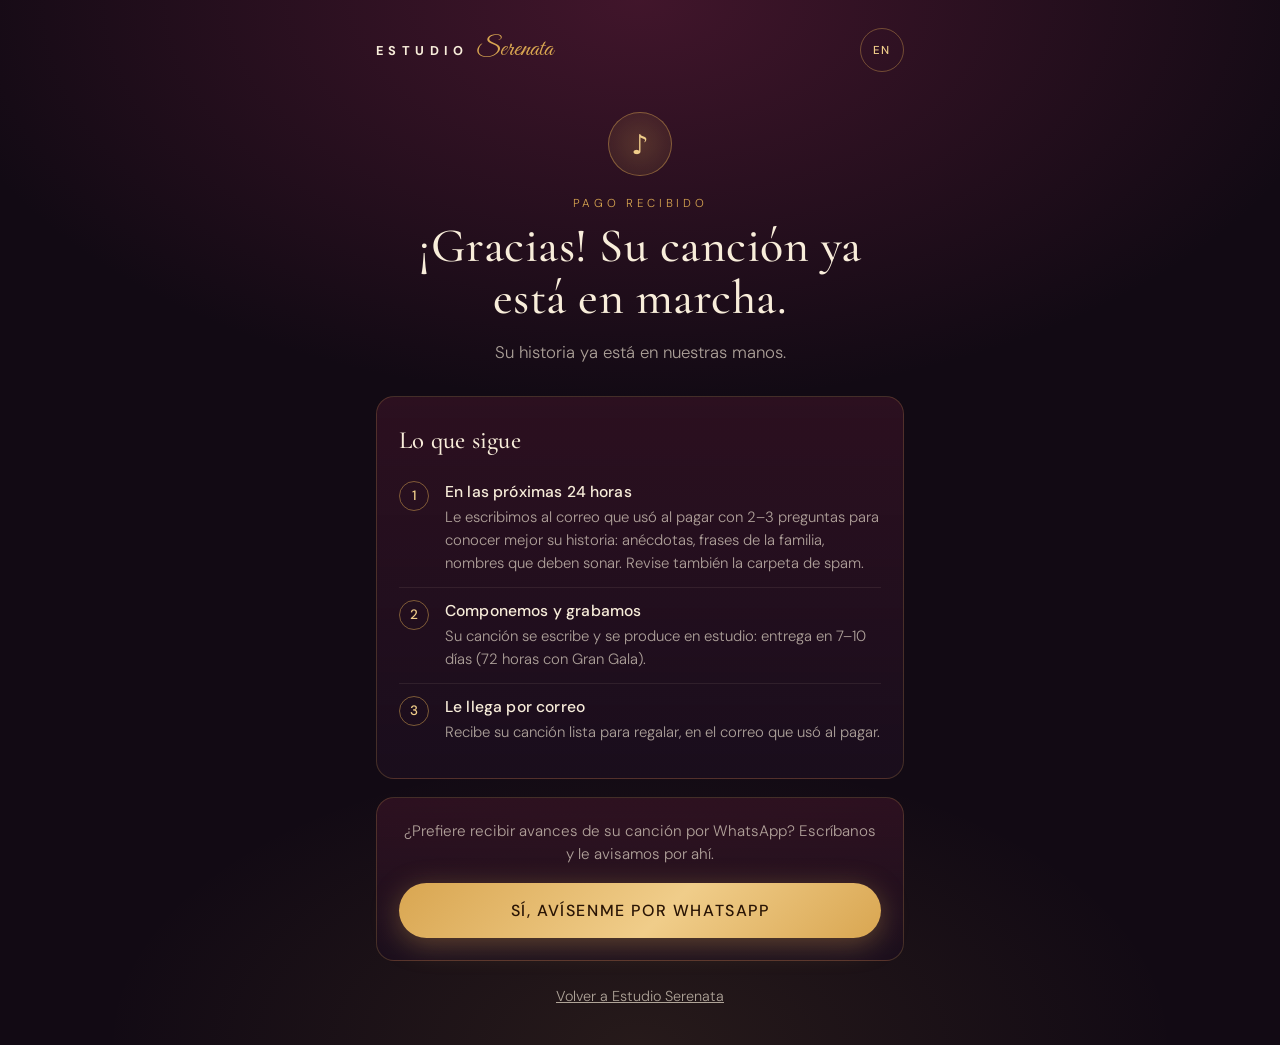
==== gracias.html @ af0b0066 "Página de gracias propia tras el pago Hasta ahora, al pagar, el cliente quedaba en la pantalla genér" ====
<!DOCTYPE html>
<html lang="es">
<head>
  <meta charset="UTF-8" />
  <meta name="viewport" content="width=device-width, initial-scale=1.0, viewport-fit=cover" />
  <title>Gracias — Estudio Serenata</title>
  <!-- Página de confirmación tras el pago en Stripe (Payment Links → after_completion → redirect).
       No es una página de aterrizaje: no se indexa. -->
  <meta name="robots" content="noindex" />
  <meta name="theme-color" content="#120a14" />
  <link rel="icon" href="favicon.ico" />
  <link rel="preconnect" href="https://fonts.googleapis.com" />
  <link rel="preconnect" href="https://fonts.gstatic.com" crossorigin />
  <link href="https://fonts.googleapis.com/css2?family=Cormorant+Garamond:ital,wght@0,400;0,500;0,600;1,400;1,500&family=DM+Sans:opsz,wght@9..40,300;9..40,400;9..40,500;9..40,700&family=Great+Vibes&display=swap" rel="stylesheet" />
  <link rel="stylesheet" href="styles.css" />
  <style>
    body {
      min-height: 100svh;
      background:
        radial-gradient(ellipse 80% 55% at 50% 0%, rgba(122,35,71,0.45), transparent 70%),
        radial-gradient(ellipse 60% 40% at 50% 100%, rgba(217,166,81,0.10), transparent 70%),
        var(--noche);
    }
    .g-wrap {
      max-width: 560px; margin: 0 auto;
      padding: max(28px, env(safe-area-inset-top)) 16px max(40px, env(safe-area-inset-bottom));
    }
    .g-top { display: flex; align-items: center; justify-content: space-between; margin-bottom: 40px; }
    .g-brand { text-decoration: none; color: var(--crema); }
    .g-check {
      width: 64px; height: 64px; margin: 0 auto 20px; border-radius: 50%;
      display: grid; place-items: center;
      background: radial-gradient(circle, rgba(217,166,81,0.22), rgba(217,166,81,0.06));
      border: 1px solid rgba(217,166,81,0.45); color: var(--oro-2); font-size: 1.7rem;
    }
    .g-kicker {
      text-align: center; color: var(--oro); font-size: 0.72rem;
      letter-spacing: 0.32em; text-transform: uppercase; margin-bottom: 10px;
    }
    .g-wrap h1 {
      text-align: center; font-size: clamp(2.1rem, 8vw, 3rem); line-height: 1.08; margin-bottom: 14px;
    }
    .g-lead { text-align: center; color: var(--ink-dim); font-size: 1.05rem; line-height: 1.6; margin-bottom: 30px; }
    .g-lead strong { color: var(--crema); font-weight: 500; }
    .g-card {
      background: linear-gradient(180deg, rgba(87,26,51,0.38), rgba(28,15,31,0.78));
      border: 1px solid rgba(217,166,81,0.22); border-radius: 18px; padding: 22px; margin-bottom: 18px;
    }
    .g-order { text-align: center; }
    .g-order .lbl { color: var(--ink-dim); font-size: 0.82rem; letter-spacing: 0.08em; }
    .g-order .id {
      font-weight: 500; font-size: 1.35rem; letter-spacing: 0.06em;
      color: var(--oro-2); margin: 6px 0; word-break: break-all;
    }
    .g-order .hint { color: var(--ink-dim); font-size: 0.86rem; line-height: 1.5; }
    .g-steps-title { font-family: var(--serif); font-size: 1.55rem; text-align: left; margin: 6px 0 14px; }
    .g-steps { list-style: none; }
    .g-steps li { display: grid; grid-template-columns: 34px 1fr; gap: 12px; padding: 12px 0; }
    .g-steps li + li { border-top: 1px solid rgba(248,237,218,0.08); }
    .g-num {
      width: 30px; height: 30px; border-radius: 50%; display: grid; place-items: center;
      border: 1px solid rgba(217,166,81,0.5); color: var(--oro-2); font-size: 0.85rem; font-weight: 500;
    }
    .g-steps h3 { font-family: var(--sans); font-weight: 500; font-size: 0.98rem; margin-bottom: 4px; color: var(--crema); }
    .g-steps p { color: var(--ink-dim); font-size: 0.93rem; line-height: 1.55; }
    .g-wa { text-align: center; }
    .g-wa p { color: var(--ink-dim); font-size: 0.95rem; line-height: 1.55; margin-bottom: 16px; }
    .g-wa .btn { width: 100%; text-align: center; }
    .g-home { display: block; text-align: center; margin-top: 26px; color: var(--ink-dim); font-size: 0.9rem; }
    .g-home:hover { color: var(--oro-2); }
    .g-fade { opacity: 0; transform: translateY(10px); animation: g-in 0.9s var(--ease-out) forwards; }
    .g-wrap > :nth-child(3) { animation-delay: 0.08s; }
    .g-wrap > :nth-child(4) { animation-delay: 0.16s; }
    .g-wrap > :nth-child(5) { animation-delay: 0.24s; }
    @keyframes g-in { to { opacity: 1; transform: none; } }
    @media (prefers-reduced-motion: reduce) { .g-fade { animation: none; opacity: 1; transform: none; } }
  </style>
</head>
<body>
  <main class="g-wrap">
    <div class="g-top">
      <a class="g-brand nav-brand" href="/"><span class="brand-casa">ESTUDIO</span><span class="brand-sere">Serenata</span></a>
      <button class="lang-toggle" id="g-lang" type="button">EN</button>
    </div>

    <section class="g-fade">
      <div class="g-check" aria-hidden="true">♪</div>
      <p class="g-kicker" data-t="kicker"></p>
      <h1 data-t="title"></h1>
      <p class="g-lead" id="g-lead"></p>
    </section>

    <section class="g-card g-order g-fade" id="g-order" hidden>
      <div class="lbl" data-t="orderLabel"></div>
      <div class="id" id="g-order-id"></div>
      <div class="hint" data-t="orderHint"></div>
    </section>

    <section class="g-card g-fade">
      <h2 class="g-steps-title" data-t="nextTitle"></h2>
      <ol class="g-steps">
        <li><span class="g-num">1</span><div><h3 data-t="s1h"></h3><p data-t="s1p"></p></div></li>
        <li><span class="g-num">2</span><div><h3 data-t="s2h"></h3><p id="g-s2p"></p></div></li>
        <li><span class="g-num">3</span><div><h3 data-t="s3h"></h3><p id="g-s3p"></p></div></li>
      </ol>
    </section>

    <section class="g-card g-wa g-fade">
      <p data-t="waText"></p>
      <a class="btn btn-gold btn-lg" id="g-wa" href="https://wa.me/14072057707" target="_blank" rel="noopener" data-t="waBtn"></a>
    </section>

    <a class="g-home" href="/" data-t="home"></a>
  </main>

  <script>
  (() => {
    const WA_NUMBER = "14072057707"; // mismo número que WA_NUMBER en cinematic.js

    /* Textos. Registro "usted", como el resto del flujo transaccional del sitio.
       Lo prometido aquí sigue el SOP de MARKETING-PLAN.md §9: preguntas en 24 h,
       producción 7–10 días (Gran Gala 72 h), entrega por correo. */
    const T = {
      es: {
        kicker: "Pago recibido",
        title: "¡Gracias! Su canción ya está en marcha.",
        leadNamed: "La canción para ",
        leadNamedEnd: " ya está en nuestras manos.",
        lead: "Su historia ya está en nuestras manos.",
        orderLabel: "Su número de pedido",
        orderHint: "Guárdelo: con él encontramos su historia en segundos.",
        nextTitle: "Lo que sigue",
        s1h: "En las próximas 24 horas",
        s1p: "Le escribimos al correo que usó al pagar con 2–3 preguntas para conocer mejor su historia: anécdotas, frases de la familia, nombres que deben sonar. Revise también la carpeta de spam.",
        s2h: "Componemos y grabamos",
        s2p: { gala: "Su canción se escribe y se produce con prioridad: entrega en 72 horas.",
               std: "Su canción se escribe y se produce en estudio: entrega en 7–10 días.",
               any: "Su canción se escribe y se produce en estudio: entrega en 7–10 días (72 horas con Gran Gala)." },
        s3h: "Le llega por correo",
        s3p: { verso: "Recibe su canción en MP3, lista para regalar.",
               serenata: "Recibe su canción en MP3 y WAV (calidad de estudio), lista para regalar.",
               gala: "Recibe su canción en MP3 y WAV, más la letra lista para enmarcar.",
               any: "Recibe su canción lista para regalar, en el correo que usó al pagar." },
        waText: "¿Prefiere recibir avances de su canción por WhatsApp? Escríbanos y le avisamos por ahí.",
        waBtn: "Sí, avísenme por WhatsApp",
        waMsg: (id) => "Hola, acabo de pagar mi canción en Estudio Serenata" + (id ? " (pedido " + id + ")" : "") + ". Quiero recibir avances por WhatsApp. 🎶",
        home: "Volver a Estudio Serenata",
        toggle: "EN", toggleAria: "Switch to English", docTitle: "Gracias — Estudio Serenata"
      },
      en: {
        kicker: "Payment received",
        title: "Thank you! Your song is on its way.",
        leadNamed: "The song for ",
        leadNamedEnd: " is now in our hands.",
        lead: "Your story is now in our hands.",
        orderLabel: "Your order number",
        orderHint: "Keep it handy — it lets us find your story in seconds.",
        nextTitle: "What happens next",
        s1h: "Within the next 24 hours",
        s1p: "We'll email you at the address you used to pay, with 2–3 questions to get to know your story better: memories, family sayings, names that should be in the song. Please check your spam folder too.",
        s2h: "We write and record",
        s2p: { gala: "Your song is written and produced with priority: delivered in 72 hours.",
               std: "Your song is written and produced in the studio: delivered in 7–10 days.",
               any: "Your song is written and produced in the studio: delivered in 7–10 days (72 hours with Gran Gala)." },
        s3h: "It arrives by email",
        s3p: { verso: "You'll receive your song as an MP3, ready to give.",
               serenata: "You'll receive your song as MP3 and WAV (studio quality), ready to give.",
               gala: "You'll receive your song as MP3 and WAV, plus the lyrics ready to frame.",
               any: "You'll receive your song, ready to give, at the email you used to pay." },
        waText: "Would you rather get updates on your song by WhatsApp? Message us and we'll keep you posted there.",
        waBtn: "Yes, update me on WhatsApp",
        waMsg: (id) => "Hi, I just paid for my song at Estudio Serenata" + (id ? " (order " + id + ")" : "") + ". I'd like updates on WhatsApp. 🎶",
        home: "Back to Estudio Serenata",
        toggle: "ES", toggleAria: "Cambiar a español", docTitle: "Thank you — Estudio Serenata"
      }
    };

    /* El pedido que este navegador acaba de hacer (cinematic.js lo guarda antes de ir a Stripe).
       Si no está (otro dispositivo, modo privado), la página muestra la versión general. */
    let order = null;
    let savedLang = null;
    try { order = JSON.parse(localStorage.getItem("es-ultimo-pedido") || "null"); } catch (_) {}
    try { savedLang = localStorage.getItem("es-lang"); } catch (_) {}
    let lang = savedLang === "en" || savedLang === "es"
      ? savedLang
      : (order && order.idioma === "en" ? "en" : "es");

    function pkgKey(p) {
      p = String(p || "").toLowerCase();
      if (p.includes("gala")) return "gala";
      if (p.includes("serenata")) return "serenata";
      if (p.includes("verso")) return "verso";
      return "";
    }

    function render() {
      const t = T[lang];
      document.documentElement.lang = lang;
      document.title = t.docTitle;
      document.querySelectorAll("[data-t]").forEach(el => { el.textContent = t[el.dataset.t]; });

      const id = order && /^ES-[A-Z0-9-]+$/.test(order.orderId || "") ? order.orderId : "";
      const name = order && order.nombre ? String(order.nombre).slice(0, 60) : "";
      const pkg = pkgKey(order && order.paquete);

      /* Texto escrito por el cliente: siempre como texto, nunca como HTML */
      const lead = document.getElementById("g-lead");
      lead.textContent = "";
      if (name) {
        const strong = document.createElement("strong");
        strong.textContent = name;
        lead.append(t.leadNamed, strong, t.leadNamedEnd);
      } else {
        lead.textContent = t.lead;
      }

      document.getElementById("g-order").hidden = !id;
      document.getElementById("g-order-id").textContent = id;
      document.getElementById("g-s2p").textContent = pkg ? (pkg === "gala" ? t.s2p.gala : t.s2p.std) : t.s2p.any;
      document.getElementById("g-s3p").textContent = t.s3p[pkg] || t.s3p.any;
      document.getElementById("g-wa").href = "https://wa.me/" + WA_NUMBER + "?text=" + encodeURIComponent(t.waMsg(id));

      const btn = document.getElementById("g-lang");
      btn.textContent = t.toggle;
      btn.setAttribute("aria-label", t.toggleAria);
    }

    document.getElementById("g-lang").addEventListener("click", () => {
      lang = lang === "es" ? "en" : "es";
      try { localStorage.setItem("es-lang", lang); } catch (_) {}
      render();
    });

    render();
  })();
  </script>
</body>
</html>
---- styles.css ----
/* ════════════════════════════════════════════════════════════
   ESTUDIO SERENATA — cinematic Latin design system
   Palette: noche (plum-black) · vino · oro candela · rosa
   ════════════════════════════════════════════════════════════ */
:root {
  --noche:   #120a14;
  --noche-2: #1c0f1f;
  --vino:    #571a33;
  --vino-2:  #7a2347;
  --oro:     #d9a651;
  --oro-2:   #f0cd8a;
  --rosa:    #e85d8a;
  --crema:   #f8edda;
  --ink-dim: rgba(248, 237, 218, 0.66);
  /* curvas de animación: entradas y salidas suaves, sin cortes bruscos.
     --ease-out para lo que aparece o se desliza; --ease-soft para lo que
     va y viene (hover, barras) — ambas se detienen sin golpe. */
  --ease-out: cubic-bezier(0.22, 1, 0.36, 1);
  --ease-soft: cubic-bezier(0.4, 0, 0.2, 1);
  --serif: "Cormorant Garamond", Georgia, serif;
  --sans: "DM Sans", system-ui, sans-serif;
  --script: "Great Vibes", cursive;
}

* { margin: 0; padding: 0; box-sizing: border-box; }
html { scroll-behavior: auto; } /* Lenis maneja el suavizado */
body {
  background: var(--noche);
  color: var(--crema);
  font-family: var(--sans);
  font-weight: 300;
  overflow-x: hidden;
}
::selection { background: var(--vino-2); color: var(--crema); }

h1, h2, h3 { font-family: var(--serif); font-weight: 500; letter-spacing: 0.01em; }
h2 { font-size: clamp(2rem, 4.6vw, 3.4rem); text-align: center; margin-bottom: 14px; }
.script {
  font-family: var(--script);
  color: var(--oro-2);
  font-size: clamp(2rem, 4.4vw, 3.4rem);
  display: block;
  line-height: 1.1;
  text-shadow: 0 2px 8px rgba(8,3,10,0.9), 0 6px 28px rgba(8,3,10,0.8);
}
.script.lg { font-size: clamp(3rem, 7vw, 5.2rem); }
.script-sm { font-family: var(--script); color: var(--oro-2); font-size: 0.72em; display: block; }

/* ── Navegación ── */
.nav {
  position: fixed; top: 0; left: 0; right: 0; z-index: 90;
  display: flex; align-items: center; justify-content: space-between;
  padding: 14px 28px;
  background: linear-gradient(180deg, rgba(18,10,20,0.92), rgba(18,10,20,0.78));
  backdrop-filter: blur(14px);
  -webkit-backdrop-filter: blur(14px);
  border-bottom: 1px solid rgba(217,166,81,0.14);
  transition: transform 0.5s var(--ease-out);
}
.nav.hidden { transform: translateY(-100%); }
.nav-brand { text-decoration: none; display: inline-flex; align-items: baseline; gap: 7px; }
.brand-casa { font-family: var(--sans); font-weight: 700; font-size: 0.8rem; letter-spacing: 0.42em; color: var(--crema); }
.brand-sere { font-family: var(--script); font-size: 1.65rem; color: var(--oro); line-height: 1; }
.nav-links { display: flex; gap: 26px; }
.nav-links a {
  color: var(--ink-dim); text-decoration: none; font-size: 0.84rem;
  letter-spacing: 0.14em; text-transform: uppercase; transition: color 0.25s;
}
.nav-links a:hover { color: var(--oro-2); }

/* ── Botones ── */
.btn {
  display: inline-block; text-decoration: none; cursor: pointer;
  font-family: var(--sans); font-weight: 500; font-size: 0.9rem;
  letter-spacing: 0.1em; text-transform: uppercase;
  padding: 13px 28px; border-radius: 999px; transition: all 0.35s var(--ease-soft);
}
.btn-gold {
  background: linear-gradient(135deg, var(--oro), var(--oro-2) 55%, var(--oro));
  color: #2a1505; border: none;
  box-shadow: 0 6px 28px rgba(217,166,81,0.35);
}
.btn-gold:hover { transform: translateY(-2px); box-shadow: 0 10px 36px rgba(217,166,81,0.5); }
.btn-line { border: 1px solid rgba(248,237,218,0.4); color: var(--crema); background: transparent; }
.btn-line:hover { border-color: var(--oro); color: var(--oro-2); }
.btn-lg { padding: 17px 38px; font-size: 1rem; }
.nav-cta {
  display: inline-flex; align-items: center; justify-content: center;
  min-height: 44px; padding: 0 22px; font-size: 0.78rem; /* ≥44px objetivo táctil */
}

/* ── Selector de idioma ES/EN ── */
.nav-right { display: flex; align-items: center; gap: 12px; }
.lang-toggle {
  display: inline-flex; align-items: center; justify-content: center;
  min-height: 44px; min-width: 44px; padding: 0 12px;
  background: transparent; border: 1px solid rgba(217,166,81,0.4);
  border-radius: 999px; cursor: pointer;
  font-family: var(--sans); font-weight: 500; font-size: 0.72rem;
  letter-spacing: 0.14em; text-transform: uppercase; color: var(--oro-2);
  transition: border-color 0.25s, color 0.25s;
}
.lang-toggle:hover { border-color: var(--oro); color: var(--oro-2); }

/* ── Héroe cinemático ── */
.cinematic { position: relative; height: 520vh; }
.sticky {
  position: sticky; top: 0; height: 100vh; width: 100%;
  overflow: hidden; background: var(--noche);
}
#frame-canvas { position: absolute; inset: 0; width: 100%; height: 100%; }
.grain {
  position: absolute; inset: -60px; pointer-events: none; z-index: 6;
  opacity: 0.07;
}
.vignette {
  position: absolute; inset: 0; pointer-events: none; z-index: 7;
  background:
    radial-gradient(120% 90% at 50% 45%, transparent 42%, rgba(8,3,10,0.78) 100%),
    linear-gradient(180deg, rgba(8,3,10,0.5) 0%, transparent 22%, transparent 72%, rgba(8,3,10,0.8) 100%);
}

.overlay { position: absolute; inset: 0; z-index: 10; }
.line {
  position: absolute; left: 50%; top: 50%;
  transform: translate(-50%, -50%);
  width: min(92vw, 1000px);
  text-align: center; opacity: 0; pointer-events: none;
  will-change: opacity, transform;
  padding: 60px 20px;
}
.line::before { /* halo oscuro suave para legibilidad sobre cualquier fotograma */
  content: ""; position: absolute; inset: -12% -8%;
  background: radial-gradient(60% 62% at 50% 50%, rgba(8,3,10,0.78), rgba(8,3,10,0.42) 55%, transparent 80%);
  z-index: -1; pointer-events: none;
}
.line h1 {
  font-size: clamp(3rem, 8.6vw, 6.6rem);
  line-height: 1.06; font-weight: 600;
  text-shadow:
    0 2px 10px rgba(8,3,10,0.95),
    0 6px 30px rgba(8,3,10,0.85),
    0 12px 70px rgba(8,3,10,0.75);
}
.line-final .final-sub {
  margin: 18px auto 30px; max-width: 560px;
  color: var(--crema); font-size: 1.18rem; line-height: 1.65;
  text-shadow: 0 2px 10px rgba(8,3,10,0.9);
}

.telemetry {
  position: absolute; z-index: 12; font-size: 10px;
  letter-spacing: 0.3em; color: rgba(240,205,138,0.55);
  text-transform: uppercase;
}
.bl { bottom: 64px; left: 28px; display: none; } /* contador de fotogramas oculto */
.br { bottom: 64px; right: 28px; }
.progress {
  position: absolute; left: 28px; right: 28px; bottom: 44px; height: 1px;
  background: rgba(248,237,218,0.14); z-index: 12;
}
.progress-fill {
  height: 100%; width: 0%;
  background: linear-gradient(90deg, var(--vino-2), var(--oro));
  box-shadow: 0 0 14px rgba(217,166,81,0.7);
}
.scroll-hint {
  position: absolute; bottom: 14px; left: 50%; transform: translateX(-50%);
  z-index: 12; font-size: 10px; letter-spacing: 0.46em;
  color: rgba(248,237,218,0.6); transition: opacity 0.4s;
}
.skip-film {
  position: absolute; top: 76px; right: 28px; z-index: 13;
  font-size: 13px; letter-spacing: 0.22em; text-transform: uppercase;
  color: rgba(240,205,138,0.85); text-decoration: none;
  padding: 11px 18px; border: 1px solid rgba(217,166,81,0.4); border-radius: 999px;
  background: rgba(18,10,20,0.35); backdrop-filter: blur(6px);
  transition: opacity 0.4s, color 0.25s, border-color 0.25s;
}
.skip-film:hover { color: var(--oro-2); border-color: rgba(217,166,81,0.7); }
.skip-film.gone { opacity: 0; pointer-events: none; }
.scroll-hint span { display: inline-block; animation: bob 1.8s ease-in-out infinite; }
@keyframes bob { 0%,100% { transform: translateY(0); } 50% { transform: translateY(5px); } }

/* Línea de claridad del héroe: solo móvil, siempre visible mientras corre la
   intro — dice qué vendemos sin esperar a que termine la película. */
.hero-clarity { display: none; }

/* ── Secciones genéricas ── */
.section { padding: 110px 24px; max-width: 1180px; margin: 0 auto; }
.section-alt {
  max-width: none;
  background:
    radial-gradient(70% 50% at 50% 0%, rgba(122,35,71,0.16), transparent 70%),
    var(--noche-2);
}
.section-alt > * { max-width: 1180px; margin-left: auto; margin-right: auto; }
.kicker {
  text-align: center; font-size: 0.78rem; letter-spacing: 0.4em;
  color: var(--oro); margin-bottom: 16px;
}
.section-sub { text-align: center; color: var(--ink-dim); max-width: 560px; margin: 0 auto 26px; line-height: 1.7; }

/* ── Cifras ── */
.stats {
  display: grid; grid-template-columns: repeat(4, 1fr); gap: 20px;
  padding: 70px 24px; max-width: 1100px; margin: 0 auto;
  text-align: center;
}
.stat-num {
  display: block; font-family: var(--serif);
  font-size: clamp(2.2rem, 4.5vw, 3.6rem); color: var(--oro-2);
}
.stat-label { font-size: 0.86rem; color: var(--ink-dim); letter-spacing: 0.04em; }

/* ── Ocasiones ── */
.occasions { display: grid; grid-template-columns: repeat(3, 1fr); gap: 18px; margin-top: 50px; }
.occasion {
  position: relative; overflow: hidden;
  border: 1px solid rgba(217,166,81,0.16); border-radius: 18px;
  padding: 34px 28px; background: rgba(28,15,31,0.6);
  transition: transform 0.35s ease, border-color 0.35s ease;
}
.occasion { cursor: pointer; }
.occasion:not(.occasion-hero)::before { /* brillo de vela en la esquina */
  content: ""; position: absolute; top: -45%; right: -18%;
  width: 65%; aspect-ratio: 1; pointer-events: none;
  background: radial-gradient(circle, rgba(217,166,81,0.14), transparent 65%);
  opacity: 0.65; transition: opacity 0.35s ease;
}
.occasion:not(.occasion-hero) h3 .script-sm { margin-bottom: 2px; }
.occasion:hover, .occasion:focus-visible {
  transform: translateY(-5px); border-color: rgba(217,166,81,0.5); outline: none;
  box-shadow: 0 14px 44px rgba(8,3,10,0.45);
}
.occasion:hover::before, .occasion:focus-visible::before { opacity: 1; }
.occ-meta {
  display: block; margin-top: 16px; padding-top: 14px;
  border-top: 1px solid rgba(217,166,81,0.14);
  font-size: 0.75rem; letter-spacing: 0.22em; text-transform: uppercase;
  color: rgba(240,205,138,0.7);
}
.occ-cta {
  display: block; margin-top: 10px;
  font-size: 0.74rem; letter-spacing: 0.22em; text-transform: uppercase;
  color: rgba(240,205,138,0.55); transition: color 0.3s;
}
.occasion:hover .occ-cta, .occasion:focus-visible .occ-cta { color: var(--oro-2); }
.occasion h3 { font-size: 1.45rem; margin-bottom: 10px; color: var(--crema); }
.occasion p { color: var(--ink-dim); line-height: 1.65; font-size: 0.95rem; }
.occasion-hero {
  grid-column: span 3;
  padding: 52px 44px;
  background:
    linear-gradient(100deg, rgba(18,10,20,0.92) 32%, rgba(28,15,31,0.55) 62%, rgba(18,10,20,0.22)),
    url("img/quince-papa.jpg") center 28% / cover no-repeat;
  border-color: rgba(232,93,138,0.35);
}
.occasion-boda {
  background:
    linear-gradient(180deg, rgba(18,10,20,0.62), rgba(18,10,20,0.88) 72%),
    url("img/boda-baile.jpg") center 35% / cover no-repeat;
}
.occasion-aniv {
  background:
    linear-gradient(180deg, rgba(18,10,20,0.62), rgba(18,10,20,0.88) 72%),
    url("img/quote-aniversario.jpg") center 25% / cover no-repeat;
}
.occasion-madres {
  background:
    linear-gradient(180deg, rgba(18,10,20,0.62), rgba(18,10,20,0.88) 72%),
    url("img/madres.jpg") center 25% / cover no-repeat;
}
.occasion-tributo {
  background:
    linear-gradient(180deg, rgba(18,10,20,0.62), rgba(18,10,20,0.88) 72%),
    url("img/tributo.jpg") center 30% / cover no-repeat;
}
.occasion-negocio {
  background:
    linear-gradient(180deg, rgba(18,10,20,0.62), rgba(18,10,20,0.88) 72%),
    url("img/negocio.jpg") center 30% / cover no-repeat;
}
.occasion-fiesta {
  background:
    linear-gradient(180deg, rgba(18,10,20,0.62), rgba(18,10,20,0.88) 72%),
    url("img/fiesta.jpg") center 30% / cover no-repeat;
}
.occasion-hero h3 { font-size: 2.3rem; }
.occasion-hero p { max-width: 560px; font-size: 1.05rem; }
.occ-glow {
  position: absolute; top: -60%; right: -10%; width: 55%; aspect-ratio: 1;
  background: radial-gradient(circle, rgba(232,93,138,0.22), transparent 65%);
  pointer-events: none;
}
.occ-tag {
  display: inline-block; margin-top: 18px; padding: 7px 16px;
  border: 1px solid rgba(232,93,138,0.5); border-radius: 999px;
  font-size: 0.72rem; letter-spacing: 0.22em; text-transform: uppercase; color: var(--rosa);
}

/* ── Pasos ── */
.steps { display: grid; grid-template-columns: repeat(3, 1fr); gap: 40px; margin-top: 56px; }
.step-num {
  font-family: var(--serif); font-size: 3rem; color: transparent;
  -webkit-text-stroke: 1px rgba(217,166,81,0.65);
  display: block; margin-bottom: 14px;
}
.step h3 { font-size: 1.4rem; margin-bottom: 10px; }
.step p { color: var(--ink-dim); line-height: 1.7; font-size: 0.95rem; }

/* ── Muestras ── */
.samples { display: grid; gap: 16px; margin-top: 50px; max-width: 760px; margin-left: auto; margin-right: auto; }
.sample {
  display: flex; align-items: center; gap: 22px;
  border: 1px solid rgba(217,166,81,0.16); border-radius: 16px;
  padding: 20px 26px; background: rgba(28,15,31,0.6);
  transition: border-color 0.3s;
}
.sample:hover { border-color: rgba(217,166,81,0.45); }
.sample.playing { border-color: var(--oro); box-shadow: 0 0 32px rgba(217,166,81,0.16); }
.play {
  flex: 0 0 58px; height: 58px; border-radius: 50%; border: none; cursor: pointer;
  background: linear-gradient(135deg, var(--vino-2), var(--vino));
  display: grid; place-items: center; transition: all 0.3s;
}
.play svg { width: 24px; height: 24px; fill: var(--crema); }
.sample.playing .play { background: linear-gradient(135deg, var(--oro), var(--oro-2)); }
.sample.playing .play svg { fill: #2a1505; }
.play:hover { transform: scale(1.07); }
.sample-info { flex: 1; min-width: 0; }
.sample-info h3 { font-size: 1.3rem; }
.sample-meta { font-size: 0.8rem; letter-spacing: 0.12em; text-transform: uppercase; color: var(--ink-dim); margin: 3px 0 8px; }
.viz { width: 100%; max-width: 300px; height: 40px; display: block; }
.seek { display: flex; align-items: center; gap: 10px; margin-top: 8px; max-width: 300px; }
.seek[hidden] { display: none; }
.seek-bar {
  flex: 1; height: 4px; border-radius: 2px; position: relative; cursor: pointer;
  background: rgba(248,237,218,0.14);
}
.seek-bar::before { /* zona táctil generosa sin engordar la barra */
  content: ""; position: absolute; inset: -8px 0;
}
.seek-fill {
  height: 100%; width: 0%; border-radius: 2px; pointer-events: none;
  background: linear-gradient(90deg, var(--vino-2), var(--oro));
  box-shadow: 0 0 8px rgba(217,166,81,0.5);
}
.seek-time {
  font-size: 0.72rem; color: var(--ink-dim); letter-spacing: 0.06em;
  font-variant-numeric: tabular-nums; white-space: nowrap;
}
.demo-note {
  margin-top: 28px; text-align: center; font-size: 0.8rem;
  color: rgba(248,237,218,0.45); line-height: 1.7;
}
.demo-note code { color: var(--oro-2); font-size: 0.78rem; }

/* ── Paquetes ── */
.tiers { display: grid; grid-template-columns: repeat(3, 1fr); gap: 20px; margin-top: 56px; align-items: stretch; }
.tier {
  position: relative; border: 1px solid rgba(217,166,81,0.16); border-radius: 20px;
  padding: 40px 32px; background: rgba(28,15,31,0.6);
  display: flex; flex-direction: column; text-align: center;
}
.tier h3 { font-size: 1.6rem; color: var(--oro-2); }
.price { font-family: var(--serif); font-size: 3.2rem; margin: 12px 0 22px; }
.price span { font-size: 0.9rem; font-family: var(--sans); color: var(--ink-dim); letter-spacing: 0.1em; }
.tier ul { list-style: none; margin-bottom: 30px; flex: 1; }
.tier li { padding: 9px 0; color: var(--ink-dim); font-size: 0.93rem; border-bottom: 1px solid rgba(248,237,218,0.07); }
.tier li:last-child { border-bottom: none; }
.tier-featured {
  border-color: rgba(217,166,81,0.55);
  background: linear-gradient(180deg, rgba(87,26,51,0.5), rgba(28,15,31,0.75));
  box-shadow: 0 18px 60px rgba(8,3,10,0.5);
  --reveal-scale: 1.04; /* .reveal.in respeta esta escala (ver .reveal) */
  transform: scale(var(--reveal-scale));
}
.paquetes-context {
  text-align: center; font-family: var(--script); font-size: 1.5rem;
  color: var(--oro-2); min-height: 1.4em; margin-top: 2px;
  opacity: 0; transition: opacity 0.6s;
}
.paquetes-context.show { opacity: 1; }
.promo-banner {
  text-align: center; margin: 10px auto 0; max-width: 560px;
  font-size: 0.85rem; color: var(--ink-dim); line-height: 1.6;
}
.promo-code {
  display: inline-block; padding: 3px 12px; border-radius: 999px;
  border: 1px dashed rgba(217,166,81,0.55); color: var(--oro-2);
  font-weight: 500; letter-spacing: 0.14em; font-size: 0.8rem;
}
.tier-hint {
  text-align: center; margin-top: 34px; color: var(--ink-dim); font-size: 0.95rem;
}
.tier-hint strong { color: var(--oro-2); font-weight: 500; }
.tier-badge {
  position: absolute; top: -13px; left: 50%; transform: translateX(-50%);
  background: linear-gradient(135deg, var(--oro), var(--oro-2));
  color: #2a1505; font-size: 0.68rem; font-weight: 700;
  letter-spacing: 0.2em; text-transform: uppercase;
  padding: 6px 18px; border-radius: 999px; white-space: nowrap;
}

/* ── Testimonios ── */
.quotes { display: grid; grid-template-columns: 1fr 1fr; gap: 24px; margin-top: 50px; }
.quotes blockquote {
  font-family: var(--serif); font-size: 1.35rem; line-height: 1.55; font-style: italic;
  padding: 36px; border-left: 2px solid var(--oro);
  background: rgba(28,15,31,0.55); border-radius: 0 18px 18px 0;
}
.quotes cite { display: block; margin-top: 18px; font-family: var(--sans); font-style: normal; font-size: 0.88rem; color: var(--oro-2); }
.quotes blockquote { overflow: hidden; }
.quote-photo {
  display: block; width: calc(100% + 72px); max-width: none;
  margin: -36px -36px 24px;
  aspect-ratio: 16 / 10; object-fit: cover;
}
.quote-note { color: rgba(248,237,218,0.62); font-size: 0.75rem; display: block; margin-top: 4px; }

/* ── FAQ ── */
.faq { max-width: 720px; margin: 48px auto 0; }
.faq details {
  border-bottom: 1px solid rgba(217,166,81,0.18);
  padding: 4px 0;
}
.faq summary {
  cursor: pointer; list-style: none; position: relative;
  font-family: var(--serif); font-size: 1.25rem; padding: 20px 44px 20px 4px;
  transition: color 0.25s;
}
.faq summary::-webkit-details-marker { display: none; }
.faq summary::after {
  content: "+"; position: absolute; right: 8px; top: 50%; transform: translateY(-50%);
  color: var(--oro); font-size: 1.5rem; font-family: var(--sans); font-weight: 300;
  transition: transform 0.3s;
}
.faq details[open] summary::after { transform: translateY(-50%) rotate(45deg); }
.faq details[open] summary { color: var(--oro-2); }
.faq details p { padding: 0 4px 22px; color: var(--ink-dim); line-height: 1.7; max-width: 640px; }

/* ── CTA final ── */
.cta-final {
  position: relative; overflow: hidden; text-align: center;
  padding: 150px 24px;
}
#cta-canvas { position: absolute; inset: 0; width: 100%; height: 100%; }
.cta-inner { position: relative; z-index: 2; }
.cta-final h2 { margin: 6px 0 16px; }
.cta-final p { color: var(--ink-dim); max-width: 480px; margin: 0 auto 36px; line-height: 1.7; }
.cta-buttons { display: flex; gap: 16px; justify-content: center; flex-wrap: wrap; }

/* ── Pie ── */
.footer {
  border-top: 1px solid rgba(217,166,81,0.14);
  padding: 60px 28px 40px; text-align: center;
  display: grid; gap: 26px; justify-items: center;
  background: #0d0710;
}
.footer p { color: var(--ink-dim); font-size: 0.9rem; margin-top: 8px; }
.footer-logo {
  display: block; width: 220px; height: auto; margin: 0 auto;
  mix-blend-mode: screen; /* funde el fondo negro del logo con el pie */
}
.footer-links { display: flex; gap: 26px; flex-wrap: wrap; justify-content: center; }
.footer-links a {
  color: var(--ink-dim); text-decoration: none; font-size: 0.82rem;
  letter-spacing: 0.14em; text-transform: uppercase;
}
.footer-links a:hover { color: var(--oro-2); }
.footer-fine { font-size: 0.75rem; color: rgba(248,237,218,0.35); }
.footer-fine a { color: inherit; }

/* ── Barra CTA fija (móvil, estilo cash.app) ── */
.cta-bar {
  position: fixed; left: 0; right: 0; bottom: 0; z-index: 85;
  display: none; align-items: center; gap: 10px;
  padding: 12px 14px calc(12px + env(safe-area-inset-bottom, 0px));
  background: linear-gradient(180deg, rgba(18,10,20,0), rgba(18,10,20,0.88) 26%, rgba(13,7,16,0.96));
  transition: transform 0.5s var(--ease-out);
}
.cta-bar.hidden { transform: translateY(110%); }
.cta-bar-btn {
  flex: 1; text-align: center; padding: 16px 20px; font-size: 0.92rem;
  display: flex; align-items: center; justify-content: center; gap: 10px;
}
.cta-arrow { font-size: 1.1em; line-height: 1; }
.cta-bar-wa {
  flex: 0 0 52px; height: 52px; border-radius: 50%;
  background: #25d366; color: #fff;
  display: grid; place-items: center;
  box-shadow: 0 6px 22px rgba(0,0,0,0.4);
}

/* ── WhatsApp flotante ── */
.wa-float {
  position: fixed; right: 22px; bottom: 22px; z-index: 80;
  width: 56px; height: 56px; border-radius: 50%;
  background: #25d366; color: #fff;
  display: grid; place-items: center;
  box-shadow: 0 8px 30px rgba(0,0,0,0.45);
  transition: transform 0.25s;
}
.wa-float:hover { transform: scale(1.08); }

/* ── Flujo guiado "Crear mi canción" ── */
.flow {
  position: fixed; inset: 0; z-index: 200;
  display: flex; justify-content: center;
  background: rgba(13,7,16,0.92);
  backdrop-filter: blur(18px); -webkit-backdrop-filter: blur(18px);
}
.flow[hidden] { display: none; }
.flow-panel {
  width: min(100%, 620px); display: flex; flex-direction: column;
  padding: 18px 22px calc(20px + env(safe-area-inset-bottom, 0px));
}
.flow-top { display: flex; align-items: center; gap: 14px; }
.flow-progress { flex: 1; height: 2px; background: rgba(248,237,218,0.14); border-radius: 2px; }
.flow-progress-fill {
  height: 100%; width: 100%; border-radius: 2px;
  background: linear-gradient(90deg, var(--vino-2), var(--oro));
  box-shadow: 0 0 10px rgba(217,166,81,0.5);
  /* escala en lugar de width: anima en el compositor, sin relayout */
  transform: scaleX(0.2); transform-origin: left;
  transition: transform 0.5s var(--ease-out);
}
.flow-close {
  background: none; border: none; cursor: pointer;
  color: var(--ink-dim); font-size: 2rem; line-height: 1; padding: 2px 8px;
  font-family: var(--sans); font-weight: 300;
}
.flow-close:hover { color: var(--oro-2); }
.flow-body {
  flex: 1; overflow-y: auto; padding: 26px 2px;
  display: flex; flex-direction: column; justify-content: center;
}
.flow-kicker { font-size: 0.7rem; letter-spacing: 0.4em; color: var(--oro); margin-bottom: 10px; text-transform: uppercase; }
.flow-title { font-family: var(--serif); font-weight: 500; font-size: clamp(1.7rem, 5.6vw, 2.4rem); margin-bottom: 24px; }
.flow-chips { display: grid; grid-template-columns: 1fr 1fr; gap: 10px; }
.chip {
  padding: 16px 15px; border-radius: 16px; cursor: pointer; text-align: left;
  border: 1px solid rgba(217,166,81,0.22); background: rgba(28,15,31,0.7);
  color: var(--crema); font-family: var(--sans); font-weight: 300; font-size: 0.95rem;
  transition: border-color 0.2s, background 0.2s;
}
.chip:hover { border-color: rgba(217,166,81,0.5); }
.chip.sel {
  border-color: var(--oro);
  background: linear-gradient(135deg, rgba(87,26,51,0.6), rgba(28,15,31,0.85));
  box-shadow: 0 0 22px rgba(217,166,81,0.15);
}
.flow-input, .flow-textarea {
  width: 100%; margin-bottom: 16px; padding: 15px 16px; border-radius: 14px;
  background: rgba(28,15,31,0.7); border: 1px solid rgba(217,166,81,0.22);
  color: var(--crema); font-family: var(--sans); font-weight: 300; font-size: 1rem;
}
.flow-input::placeholder, .flow-textarea::placeholder { color: rgba(248,237,218,0.4); }
.flow-input:focus, .flow-textarea:focus { outline: none; border-color: var(--oro); }
.flow-textarea { min-height: 110px; resize: vertical; }
.pkg-row {
  display: flex; align-items: baseline; justify-content: space-between; gap: 12px;
  width: 100%; margin-bottom: 10px; text-align: left;
}
.pkg-name { font-family: var(--serif); font-size: 1.15rem; }
.pkg-tag { font-size: 0.66rem; letter-spacing: 0.18em; text-transform: uppercase; color: var(--rosa); }
.pkg-price { font-family: var(--serif); font-size: 1.15rem; color: var(--oro-2); white-space: nowrap; }
.flow-label { font-size: 0.78rem; letter-spacing: 0.22em; text-transform: uppercase; color: var(--ink-dim); margin: 18px 0 10px; }
.flow-note { margin-top: 14px; font-size: 0.78rem; color: rgba(248,237,218,0.45); text-align: center; line-height: 1.6; }
.flow-alt-wa {
  display: block; margin-top: 10px; font-size: 0.82rem; text-align: center;
  color: rgba(248,237,218,0.7); text-decoration: underline; text-underline-offset: 3px;
  padding: 8px 0; /* objetivo táctil generoso */
}
.flow-alt-wa:hover, .flow-alt-wa:focus-visible { color: var(--oro); }
/* enlace WhatsApp fijo en la fila de navegación del flujo: siempre visible sin scroll */
.flow-wa-row {
  text-align: center; padding: 8px 0 2px; font-size: 0.82rem;
}
.flow-wa-row a {
  color: rgba(248,237,218,0.7); text-decoration: underline; text-underline-offset: 3px;
  display: inline-block; padding: 6px 10px;
}
.flow-wa-row a:hover, .flow-wa-row a:focus-visible { color: var(--oro); }
/* recap del pedido al abrir el paso de pago */
.flow-recap {
  border: 1px solid rgba(217,166,81,0.3); border-radius: 14px;
  background: rgba(28,15,31,0.7); padding: 14px 16px; margin-bottom: 16px;
  font-size: 0.9rem; line-height: 1.65; color: var(--crema);
}
.flow-recap strong { color: var(--oro-2); font-weight: 500; }
.flow-recap .recap-edit {
  color: rgba(248,237,218,0.7); text-decoration: underline; text-underline-offset: 3px;
  font-size: 0.8rem; display: inline-block; margin-top: 4px; cursor: pointer;
  background: none; border: none; font-family: var(--sans); padding: 4px 0;
}
.flow-recap .recap-edit:hover { color: var(--oro); }
/* contenido del paquete seleccionado, visible en el momento de decidir */
.pkg-includes {
  font-size: 0.8rem; color: var(--ink-dim); line-height: 1.6;
  margin: -4px 0 12px; padding: 0 4px;
}
/* aviso de urgencia: fiesta esta semana con entrega estándar */
.flow-urgent {
  border: 1px solid rgba(232,93,138,0.5); border-radius: 14px;
  background: rgba(87,26,51,0.35); padding: 14px 16px; margin-bottom: 14px;
  font-size: 0.88rem; line-height: 1.6; color: var(--crema);
}
.flow-urgent strong { color: var(--rosa); font-weight: 500; }
/* error de registro del pedido: el respaldo WhatsApp se vuelve obligatorio y visible */
.flow-order-fallback {
  border: 1px solid rgba(232,93,138,0.55); border-radius: 14px;
  background: rgba(87,26,51,0.4); padding: 16px; margin-top: 14px;
  font-size: 0.9rem; line-height: 1.65; text-align: center;
}
.flow-order-fallback .btn { margin-top: 12px; width: 100%; text-align: center; }
.flow-nav { display: flex; gap: 12px; }
.flow-back { flex: 0 0 auto; }
.flow-back.hide { visibility: hidden; }
.flow-next { flex: 1; text-align: center; }
.flow-next.off { opacity: 0.35; pointer-events: none; }
@media (max-width: 880px) {
  .flow-chips { gap: 8px; }
  .chip { padding: 14px 13px; font-size: 0.9rem; }
}

/* ── Animaciones de aparición ── */
/* --reveal-scale permite que elementos con escala propia (.tier-featured) la conserven tras la animación */
.reveal { opacity: 0; transform: translateY(34px) scale(var(--reveal-scale, 1)); transition: opacity 1s var(--ease-out), transform 1s var(--ease-out); }
.reveal.in { opacity: 1; transform: translateY(0) scale(var(--reveal-scale, 1)); }

/* ── Menos movimiento ── */
@media (prefers-reduced-motion: reduce) {
  .reveal { opacity: 1; transform: none; transition: none; }
  .scroll-hint span { animation: none; }
  .btn, .occasion, .play { transition: none; }
}

/* ── Móvil ── */
@media (max-width: 880px) {
  .nav-links { display: none; }
  .stats { grid-template-columns: repeat(2, 1fr); gap: 34px; }

  /* ocasiones tipo "bento" (cash.app): 2 columnas, tarjetas compactas */
  .occasions { grid-template-columns: 1fr 1fr; gap: 12px; }
  .occasion { padding: 22px 18px; border-radius: 22px; }
  .occasion:not(.occasion-hero) p { display: none; } /* solo título + géneros: escaneable */
  .occasion:not(.occasion-hero) h3 { font-size: 1.2rem; }
  .occasion:not(.occasion-hero) .occ-meta { margin-top: 12px; padding-top: 10px; }
  .occasion-hero { grid-column: span 2; padding: 34px 24px; border-radius: 24px; }
  .occasion-hero h3 { font-size: 1.9rem; }
  .occasion-hero p { font-size: 0.98rem; }

  .steps, .tiers, .quotes { grid-template-columns: 1fr; }
  /* paquete estrella primero en móvil, como producto principal */
  .tiers { display: flex; flex-direction: column; }
  .tier-featured { --reveal-scale: 1; transform: none; order: -1; }

  .sample { flex-direction: row; padding: 16px 18px; gap: 14px; }
  .section { padding: 80px 20px; }
  /* ── Héroe móvil: UNA sola pantalla, la intro se reproduce sola ──
     Antes eran 300vh pegajosos: la foto no se movía al deslizar y la página
     parecía trabada (usuarios mayores no sabían cómo bajar). Ahora el héroe
     mide una pantalla, la película corre sola y la página baja normal. */
  .cinematic { height: 100vh; height: 100svh; }
  .sticky { height: 100vh; height: 100svh; }
  .skip-film { display: none; }  /* no hay nada que saltar: la intro corre sola */
  .progress { display: none; }   /* barra de avance de scroll: ya no aplica */

  /* invitación a bajar: legible, brillante y presente mientras el héroe
     está en pantalla — es LA señal de "aquí se sigue hacia abajo" */
  .scroll-hint {
    bottom: 90px; font-size: 13px; letter-spacing: 0.24em;
    color: var(--oro-2); text-shadow: 0 2px 10px rgba(8,3,10,0.9);
  }

  .hero-clarity {
    display: block;
    position: absolute; bottom: 126px; left: 50%; transform: translateX(-50%);
    z-index: 12; width: min(86vw, 420px); text-align: center;
    font-size: 0.95rem; line-height: 1.5; color: var(--crema);
    text-shadow: 0 2px 10px rgba(8,3,10,0.95), 0 6px 24px rgba(8,3,10,0.85);
  }

  .nav { padding: 12px 16px; gap: 10px; }
  .nav-right { gap: 8px; }
  .lang-toggle { min-width: 40px; padding: 0 9px; font-size: 0.66rem; }
  .brand-casa { font-size: 0.62rem; letter-spacing: 0.3em; }
  .brand-sere { font-size: 1.3rem; }
  .nav-cta { padding: 8px 14px; font-size: 0.66rem; white-space: nowrap; flex-shrink: 0; }
  .telemetry.br { display: none; } /* evita choque con el contador de fotogramas */

  /* barra CTA fija reemplaza al botón flotante */
  .cta-bar { display: flex; }
  .wa-float { display: none; }
  /* que el contenido final no quede oculto tras la barra */
  .footer { padding-bottom: 110px; }
}
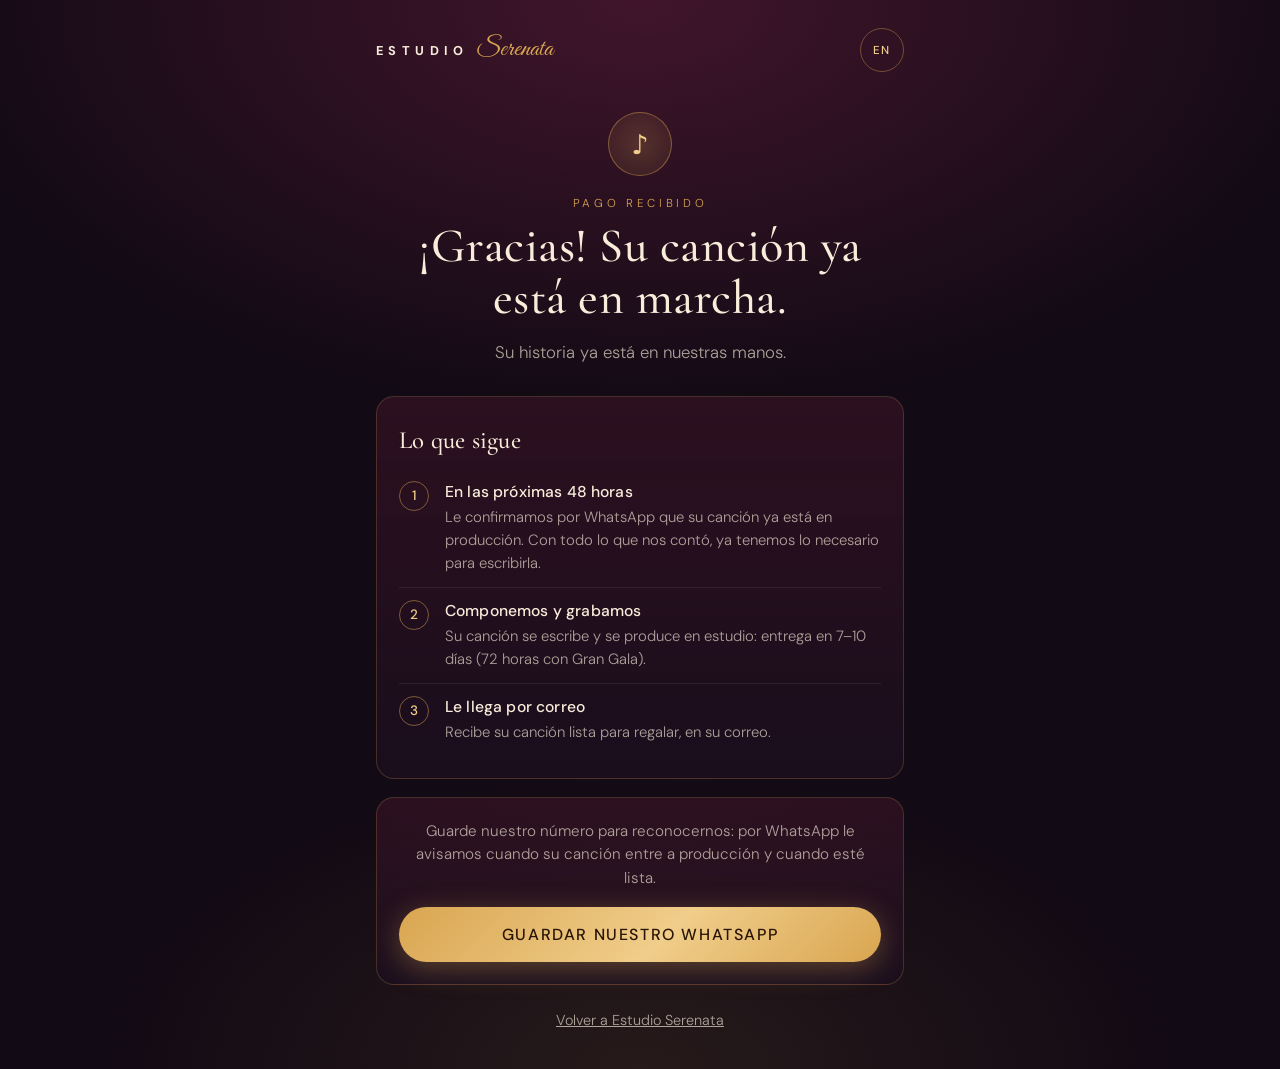
==== commit ca2a2285: "Formulario completo: contacto + todos los detalles de la canción El pedido ahora trae todo lo necesa" ====
--- a/gracias.html
+++ b/gracias.html
@@ -118,7 +118,8 @@
     const WA_NUMBER = "14072057707"; // mismo número que WA_NUMBER en cinematic.js
 
     /* Textos. Registro "usted", como el resto del flujo transaccional del sitio.
-       Lo prometido aquí sigue el SOP de MARKETING-PLAN.md §9: preguntas en 24 h,
+       Lo prometido aquí: confirmación por WhatsApp en 48 h (el formulario ya pide
+       todos los detalles de la canción, así que no hay preguntas de seguimiento),
        producción 7–10 días (Gran Gala 72 h), entrega por correo. */
     const T = {
       es: {
@@ -130,8 +131,8 @@
         orderLabel: "Su número de pedido",
         orderHint: "Guárdelo: con él encontramos su historia en segundos.",
         nextTitle: "Lo que sigue",
-        s1h: "En las próximas 24 horas",
-        s1p: "Le escribimos al correo que usó al pagar con 2–3 preguntas para conocer mejor su historia: anécdotas, frases de la familia, nombres que deben sonar. Revise también la carpeta de spam.",
+        s1h: "En las próximas 48 horas",
+        s1p: "Le confirmamos por WhatsApp que su canción ya está en producción. Con todo lo que nos contó, ya tenemos lo necesario para escribirla.",
         s2h: "Componemos y grabamos",
         s2p: { gala: "Su canción se escribe y se produce con prioridad: entrega en 72 horas.",
                std: "Su canción se escribe y se produce en estudio: entrega en 7–10 días.",
@@ -140,10 +141,11 @@
         s3p: { verso: "Recibe su canción en MP3, lista para regalar.",
                serenata: "Recibe su canción en MP3 y WAV (calidad de estudio), lista para regalar.",
                gala: "Recibe su canción en MP3 y WAV, más la letra lista para enmarcar.",
-               any: "Recibe su canción lista para regalar, en el correo que usó al pagar." },
-        waText: "¿Prefiere recibir avances de su canción por WhatsApp? Escríbanos y le avisamos por ahí.",
-        waBtn: "Sí, avísenme por WhatsApp",
-        waMsg: (id) => "Hola, acabo de pagar mi canción en Estudio Serenata" + (id ? " (pedido " + id + ")" : "") + ". Quiero recibir avances por WhatsApp. 🎶",
+               any: "Recibe su canción lista para regalar, en su correo." },
+        s3to: "Se la enviamos a ",
+        waText: "Guarde nuestro número para reconocernos: por WhatsApp le avisamos cuando su canción entre a producción y cuando esté lista.",
+        waBtn: "Guardar nuestro WhatsApp",
+        waMsg: (id) => "Hola, acabo de pagar mi canción en Estudio Serenata" + (id ? " (pedido " + id + ")" : "") + ". ¡Guardo su número! 🎶",
         home: "Volver a Estudio Serenata",
         toggle: "EN", toggleAria: "Switch to English", docTitle: "Gracias — Estudio Serenata"
       },
@@ -156,8 +158,8 @@
         orderLabel: "Your order number",
         orderHint: "Keep it handy — it lets us find your story in seconds.",
         nextTitle: "What happens next",
-        s1h: "Within the next 24 hours",
-        s1p: "We'll email you at the address you used to pay, with 2–3 questions to get to know your story better: memories, family sayings, names that should be in the song. Please check your spam folder too.",
+        s1h: "Within the next 48 hours",
+        s1p: "We'll confirm on WhatsApp that your song is in production. With everything you told us, we have what we need to write it.",
         s2h: "We write and record",
         s2p: { gala: "Your song is written and produced with priority: delivered in 72 hours.",
                std: "Your song is written and produced in the studio: delivered in 7–10 days.",
@@ -166,10 +168,11 @@
         s3p: { verso: "You'll receive your song as an MP3, ready to give.",
                serenata: "You'll receive your song as MP3 and WAV (studio quality), ready to give.",
                gala: "You'll receive your song as MP3 and WAV, plus the lyrics ready to frame.",
-               any: "You'll receive your song, ready to give, at the email you used to pay." },
-        waText: "Would you rather get updates on your song by WhatsApp? Message us and we'll keep you posted there.",
-        waBtn: "Yes, update me on WhatsApp",
-        waMsg: (id) => "Hi, I just paid for my song at Estudio Serenata" + (id ? " (order " + id + ")" : "") + ". I'd like updates on WhatsApp. 🎶",
+               any: "You'll receive your song, ready to give, by email." },
+        s3to: "We'll send it to ",
+        waText: "Save our number so you recognize us: we'll message you on WhatsApp when your song goes into production and when it's ready.",
+        waBtn: "Save our WhatsApp",
+        waMsg: (id) => "Hi, I just paid for my song at Estudio Serenata" + (id ? " (order " + id + ")" : "") + ". Saving your number! 🎶",
         home: "Back to Estudio Serenata",
         toggle: "ES", toggleAria: "Cambiar a español", docTitle: "Thank you — Estudio Serenata"
       }
@@ -217,7 +220,15 @@
       document.getElementById("g-order").hidden = !id;
       document.getElementById("g-order-id").textContent = id;
       document.getElementById("g-s2p").textContent = pkg ? (pkg === "gala" ? t.s2p.gala : t.s2p.std) : t.s2p.any;
-      document.getElementById("g-s3p").textContent = t.s3p[pkg] || t.s3p.any;
+      const s3 = document.getElementById("g-s3p");
+      s3.textContent = (t.s3p[pkg] || t.s3p.any) + " ";
+      /* el correo al que se entrega: última oportunidad de notar un error de tipeo */
+      const email = order && /^[^\s@]+@[^\s@]+\.[^\s@]+$/.test(order.email || "") ? String(order.email).slice(0, 120) : "";
+      if (email) {
+        const em = document.createElement("strong");
+        em.textContent = email;
+        s3.append(t.s3to, em, ".");
+      }
       document.getElementById("g-wa").href = "https://wa.me/" + WA_NUMBER + "?text=" + encodeURIComponent(t.waMsg(id));
 
       const btn = document.getElementById("g-lang");
--- a/styles.css
+++ b/styles.css
@@ -568,6 +568,26 @@
 .pkg-price { font-family: var(--serif); font-size: 1.15rem; color: var(--oro-2); white-space: nowrap; }
 .flow-label { font-size: 0.78rem; letter-spacing: 0.22em; text-transform: uppercase; color: var(--ink-dim); margin: 18px 0 10px; }
 .flow-note { margin-top: 14px; font-size: 0.78rem; color: rgba(248,237,218,0.45); text-align: center; line-height: 1.6; }
+/* Paso de contacto: ayuda bajo cada campo, mensajes (error / sugerencia) y la sugerencia de dominio de un toque */
+.flow-help { margin-top: 6px; font-size: 0.8rem; color: rgba(248,237,218,0.5); line-height: 1.5; }
+.flow-msg { margin-top: 6px; font-size: 0.85rem; color: var(--oro-2); line-height: 1.4; }
+.flow-msg:empty { display: none; }
+.flow-msg.err { color: var(--rosa); }
+.flow-suggest {
+  background: none; border: none; padding: 0; font: inherit; cursor: pointer;
+  color: var(--oro-2); text-decoration: underline; text-underline-offset: 3px;
+}
+.flow-suggest:hover { color: var(--oro); }
+.flow-recap .recap-deliver { display: inline-block; margin-top: 6px; word-break: break-word; }
+/* Paso "Su historia": varias preguntas guiadas, cajas más bajas que la antigua caja única */
+.flow-textarea.sm { min-height: 76px; }
+/* Aviso suave cuando se dejan en blanco detalles recomendados (oro: es sugerencia, no error) */
+.flow-skip {
+  border: 1px solid rgba(217,166,81,0.5); border-radius: 14px;
+  background: rgba(87,26,51,0.35); padding: 14px 16px; margin-top: 16px;
+  font-size: 0.88rem; line-height: 1.6; color: var(--crema);
+}
+.flow-skip strong { color: var(--oro-2); font-weight: 500; }
 .flow-alt-wa {
   display: block; margin-top: 10px; font-size: 0.82rem; text-align: center;
   color: rgba(248,237,218,0.7); text-decoration: underline; text-underline-offset: 3px;
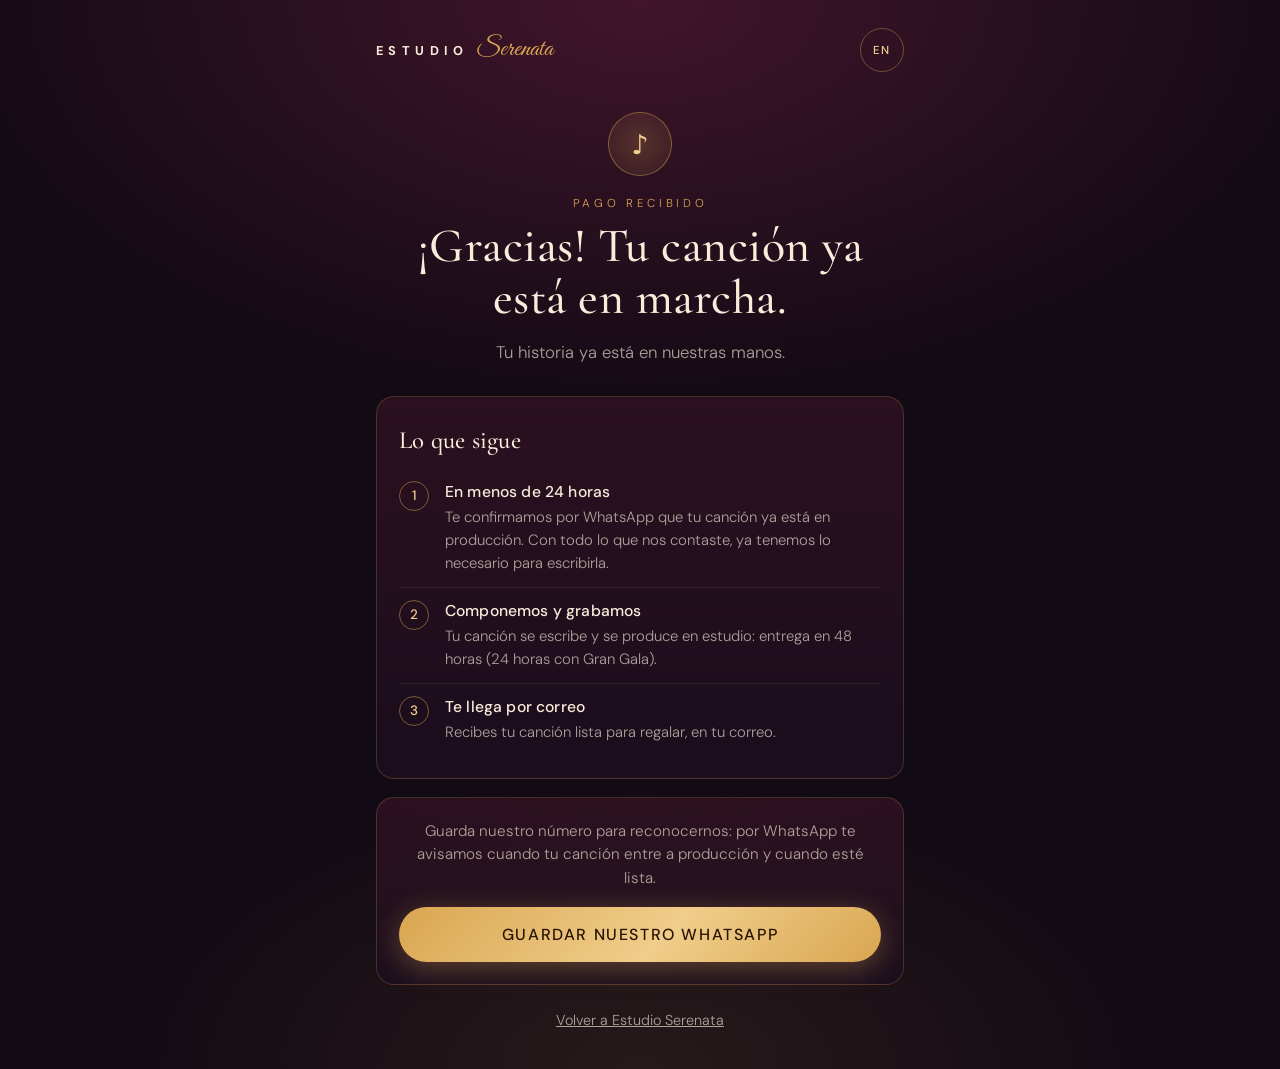
==== commit f6da9984: "Mejoras tras estudiar ForeverSongs: tú, entrega 48h/24h, transparencia IA, privacidad y términos - Q" ====
--- a/gracias.html
+++ b/gracias.html
@@ -117,33 +117,33 @@
   (() => {
     const WA_NUMBER = "14072057707"; // mismo número que WA_NUMBER en cinematic.js
 
-    /* Textos. Registro "usted", como el resto del flujo transaccional del sitio.
-       Lo prometido aquí: confirmación por WhatsApp en 48 h (el formulario ya pide
+    /* Textos. Registro "tú", como el resto del sitio (nov 2026).
+       Lo prometido aquí: confirmación por WhatsApp en menos de 24 h (el formulario ya pide
        todos los detalles de la canción, así que no hay preguntas de seguimiento),
-       producción 7–10 días (Gran Gala 72 h), entrega por correo. */
+       entrega en 48 h (Gran Gala 24 h), por correo. */
     const T = {
       es: {
         kicker: "Pago recibido",
-        title: "¡Gracias! Su canción ya está en marcha.",
+        title: "¡Gracias! Tu canción ya está en marcha.",
         leadNamed: "La canción para ",
         leadNamedEnd: " ya está en nuestras manos.",
-        lead: "Su historia ya está en nuestras manos.",
-        orderLabel: "Su número de pedido",
-        orderHint: "Guárdelo: con él encontramos su historia en segundos.",
+        lead: "Tu historia ya está en nuestras manos.",
+        orderLabel: "Tu número de pedido",
+        orderHint: "Guárdalo: con él encontramos tu historia en segundos.",
         nextTitle: "Lo que sigue",
-        s1h: "En las próximas 48 horas",
-        s1p: "Le confirmamos por WhatsApp que su canción ya está en producción. Con todo lo que nos contó, ya tenemos lo necesario para escribirla.",
+        s1h: "En menos de 24 horas",
+        s1p: "Te confirmamos por WhatsApp que tu canción ya está en producción. Con todo lo que nos contaste, ya tenemos lo necesario para escribirla.",
         s2h: "Componemos y grabamos",
-        s2p: { gala: "Su canción se escribe y se produce con prioridad: entrega en 72 horas.",
-               std: "Su canción se escribe y se produce en estudio: entrega en 7–10 días.",
-               any: "Su canción se escribe y se produce en estudio: entrega en 7–10 días (72 horas con Gran Gala)." },
-        s3h: "Le llega por correo",
-        s3p: { verso: "Recibe su canción en MP3, lista para regalar.",
-               serenata: "Recibe su canción en MP3 y WAV (calidad de estudio), lista para regalar.",
-               gala: "Recibe su canción en MP3 y WAV, más la letra lista para enmarcar.",
-               any: "Recibe su canción lista para regalar, en su correo." },
-        s3to: "Se la enviamos a ",
-        waText: "Guarde nuestro número para reconocernos: por WhatsApp le avisamos cuando su canción entre a producción y cuando esté lista.",
+        s2p: { gala: "Tu canción se escribe y se produce con prioridad: entrega en 24 horas.",
+               std: "Tu canción se escribe y se produce en estudio: entrega en 48 horas.",
+               any: "Tu canción se escribe y se produce en estudio: entrega en 48 horas (24 horas con Gran Gala)." },
+        s3h: "Te llega por correo",
+        s3p: { verso: "Recibes tu canción en MP3, lista para regalar.",
+               serenata: "Recibes tu canción en MP3 y WAV (calidad de estudio), lista para regalar.",
+               gala: "Recibes tu canción en MP3 y WAV, más la letra lista para enmarcar.",
+               any: "Recibes tu canción lista para regalar, en tu correo." },
+        s3to: "Te la enviamos a ",
+        waText: "Guarda nuestro número para reconocernos: por WhatsApp te avisamos cuando tu canción entre a producción y cuando esté lista.",
         waBtn: "Guardar nuestro WhatsApp",
         waMsg: (id) => "Hola, acabo de pagar mi canción en Estudio Serenata" + (id ? " (pedido " + id + ")" : "") + ". ¡Guardo su número! 🎶",
         home: "Volver a Estudio Serenata",
@@ -158,12 +158,12 @@
         orderLabel: "Your order number",
         orderHint: "Keep it handy — it lets us find your story in seconds.",
         nextTitle: "What happens next",
-        s1h: "Within the next 48 hours",
+        s1h: "Within 24 hours",
         s1p: "We'll confirm on WhatsApp that your song is in production. With everything you told us, we have what we need to write it.",
         s2h: "We write and record",
-        s2p: { gala: "Your song is written and produced with priority: delivered in 72 hours.",
-               std: "Your song is written and produced in the studio: delivered in 7–10 days.",
-               any: "Your song is written and produced in the studio: delivered in 7–10 days (72 hours with Gran Gala)." },
+        s2p: { gala: "Your song is written and produced with priority: delivered in 24 hours.",
+               std: "Your song is written and produced in the studio: delivered in 48 hours.",
+               any: "Your song is written and produced in the studio: delivered in 48 hours (24 hours with Gran Gala)." },
         s3h: "It arrives by email",
         s3p: { verso: "You'll receive your song as an MP3, ready to give.",
                serenata: "You'll receive your song as MP3 and WAV (studio quality), ready to give.",
